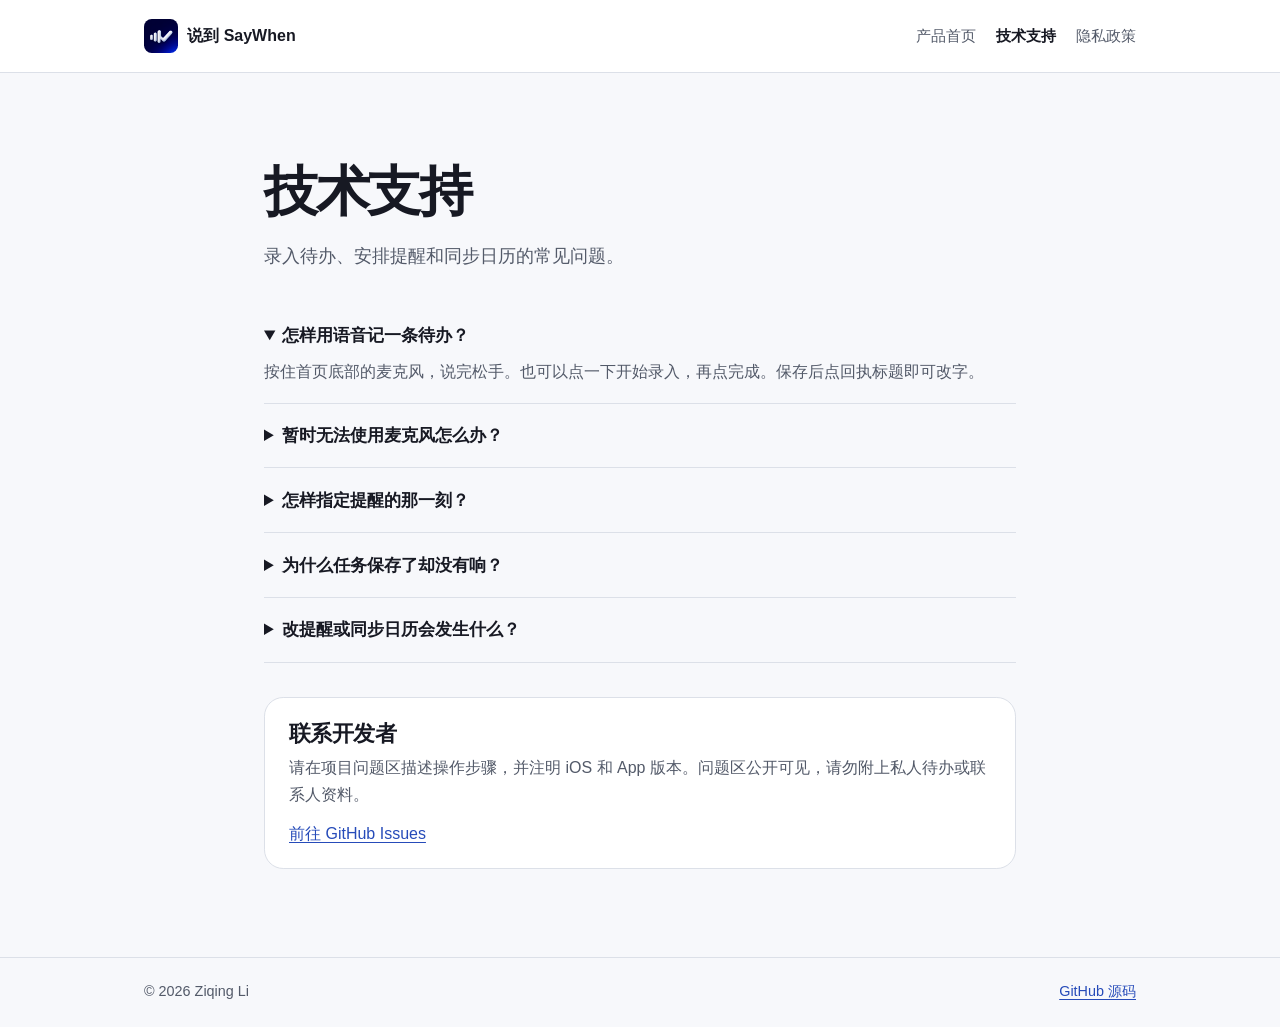
==== support.html @ 897279e5 "Release SayWhen 1.1 with a Mandarin voice task list and GitHub Pages site" ====
<!doctype html>
<html lang="zh-Hans"><head><meta charset="utf-8"><meta name="viewport" content="width=device-width,initial-scale=1">
<meta name="color-scheme" content="light dark"><title>技术支持 · 说到 SayWhen</title>
<link rel="icon" href="assets/app-icon.png"><link rel="stylesheet" href="styles.css"></head>
<body><a class="skip" href="#content">跳到正文</a>
<header><div class="bar wrap"><a class="brand" href="index.html"><img src="assets/app-icon.png" alt="" width="34" height="34">说到 SayWhen</a><nav aria-label="主导航"><a href="index.html">产品首页</a><a href="support.html" aria-current="page">技术支持</a><a href="privacy.html">隐私政策</a></nav></div></header>
<main id="content" class="wrap article"><h1>技术支持</h1><p class="lead">录入待办、安排提醒和同步日历的常见问题。</p><div class="faq"><details open><summary>怎样用语音记一条待办？</summary><p>按住首页底部的麦克风，说完松手。也可以点一下开始录入，再点完成。保存后点回执标题即可改字。</p></details><details><summary>暂时无法使用麦克风怎么办？</summary><p>点首页右上角的加号手动添加，或在录入区选择键入。使用 App 内普通话识别时，需要在设备上允许麦克风与语音识别，并有可用的端侧识别资源。</p></details><details><summary>怎样指定提醒的那一刻？</summary><p>明确说「周一早上九点提醒我交房租」，会按周一 09:00 安排。只说日期时可保存为全天；日期已知但钟点不清楚时，App 会请你补选。</p></details><details><summary>为什么任务保存了却没有响？</summary><p>查看任务旁的提醒状态。点「不会提醒」可打开相关设置；「待安排」表示系统暂未排入。系统通知设置和专注模式也会影响提示的呈现。</p></details><details><summary>改提醒或同步日历会发生什么？</summary><p>在详情的提醒方式中选好时刻，点确定才生效。日历须另外主动同步，写入前会显示目标日历。删除 App 中的待办会取消待发提醒，已有日历副本可在日历里删除。</p></details></div><section class="contact"><h2>联系开发者</h2><p>请在项目问题区描述操作步骤，并注明 iOS 和 App 版本。问题区公开可见，请勿附上私人待办或联系人资料。</p><a href="https://github.com/lzbaclz/SayWhen/issues">前往 GitHub Issues</a></section></main>
<footer><div class="wrap"><span>© 2026 Ziqing Li</span><a href="https://github.com/lzbaclz/SayWhen">GitHub 源码</a></div></footer>
</body></html>
---- styles.css ----
:root {
  color-scheme: light dark;
  --bg: #f7f8fb; --paper: #fff; --ink: #171923; --muted: #535a69;
  --line: #dce0e8; --action: #264bb9; --on-action: #fff;
  font-family: -apple-system, BlinkMacSystemFont, "PingFang SC", "Microsoft YaHei", sans-serif;
}
* { box-sizing: border-box; }
body { margin: 0; background: var(--bg); color: var(--ink); line-height: 1.65; }
a { color: var(--action); text-underline-offset: .2em; }
a:focus-visible,summary:focus-visible { outline: 3px solid var(--action); outline-offset: 4px; }
.wrap { width: min(100% - 2.5rem, 62rem); margin-inline: auto; }
header { border-bottom: 1px solid var(--line); background: var(--paper); }
.bar, footer .wrap { display: flex; align-items: center; justify-content: space-between; flex-wrap: wrap; gap: 1rem; }
.bar { min-height: 4.5rem; padding-block: .8rem; }
.brand { display: inline-flex; align-items: center; gap: .6rem; text-decoration: none; color: var(--ink); font-weight: 650; }
.brand img { width: 2.1rem; border-radius: 23%; }
nav { display: flex; flex-wrap: wrap; gap: 1.25rem; font-size: .95rem; }
nav a { color: var(--muted); text-decoration: none; }
nav [aria-current=page] { color: var(--ink); font-weight: 650; }
.skip { position: absolute; left: 1rem; top: -6rem; padding: .6rem; background: var(--paper); }
.skip:focus { top: .5rem; }
main { padding-block: clamp(2.5rem, 8vw, 5.5rem); min-height: 72vh; }
h1,h2,h3,p { margin: 0; }
h1 { font-size: clamp(2.4rem, 6vw, 4.3rem); letter-spacing: -.045em; line-height: 1.13; }
h2 { font-size: 1.35rem; letter-spacing: -.025em; line-height: 1.4; }
.lead { max-width: 36rem; margin-top: 1.2rem; font-size: 1.15rem; color: var(--muted); }
.hero { display: flex; align-items: center; justify-content: space-between; gap: 2rem; }
.hero-icon { width: clamp(6rem, 18vw, 12rem); height: auto; border-radius: 23%; }
.actions { display: flex; gap: 1.2rem; align-items: center; flex-wrap: wrap; margin-top: 2rem; }
.primary { background: var(--action); color: var(--on-action); padding: .65rem 1.2rem; border-radius: 2rem; text-decoration: none; }
.features { display: grid; grid-template-columns: repeat(3,1fr); gap: 2rem; margin-top: 4rem; }
.features section { padding-top: 1.3rem; border-top: 1px solid var(--line); }
.features p, article p, details p { margin-top: .6rem; color: var(--muted); }
.article { max-width: 47rem; }
.article h1 { font-size: clamp(2.2rem, 5vw, 3.35rem); }
article section, .contact { margin-top: 2.15rem; }
.meta { margin-top: .8rem; color: var(--muted); font-size: .9rem; }
details { border-bottom: 1px solid var(--line); padding: 1.1rem 0; }
summary { cursor: pointer; font-size: 1.08rem; font-weight: 600; }
.faq { margin-top: 2rem; }
.contact { border-radius: 1.2rem; padding: 1.3rem 1.5rem; background: var(--paper); border: 1px solid var(--line); }
.contact p { margin: .4rem 0 .8rem; color: var(--muted); }
footer { border-top: 1px solid var(--line); }
footer .wrap { padding-block: 1.4rem; font-size: .9rem; color: var(--muted); }
@media (max-width: 40rem) {
  .features { grid-template-columns: 1fr; gap: 1.5rem; margin-top: 2.6rem; }
  .hero { flex-direction: column-reverse; align-items: flex-start; gap: 1.3rem; }
  nav { gap: .8rem; }
}
@media (prefers-color-scheme: dark) {
  :root { --bg:#14151b; --paper:#1c1e26; --ink:#f1f2f8; --muted:#b5bac8; --line:#343744; --action:#a7baff; --on-action:#121b38; }
}
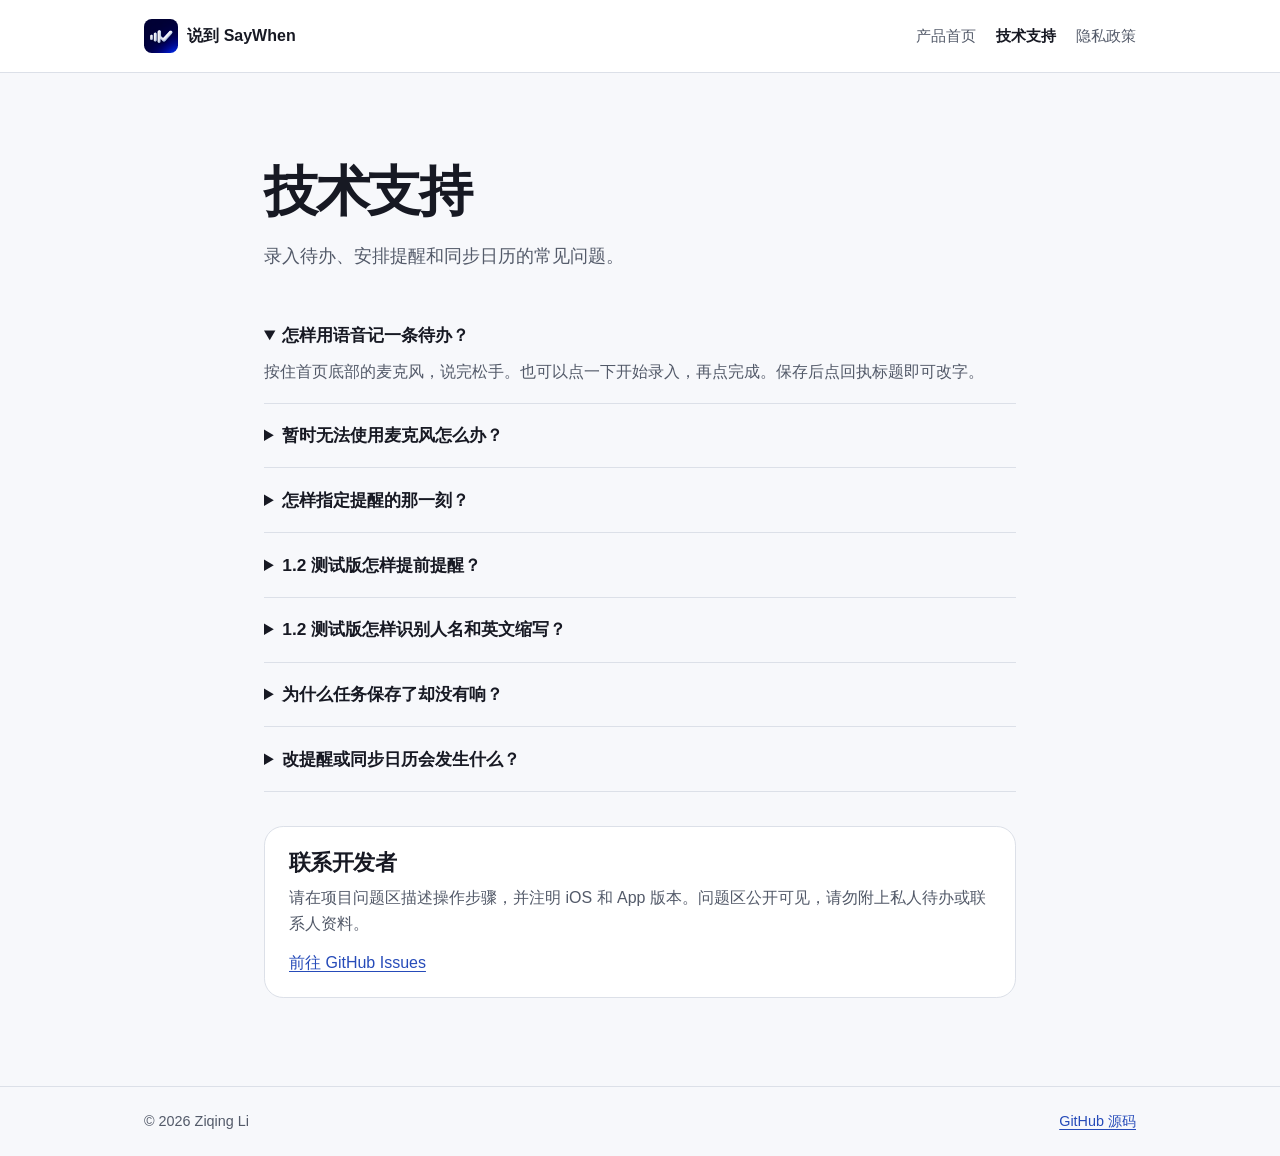
==== commit dc321e17: "Improve bilingual dictation, extract action titles and support configurable reminders" ====
--- a/support.html
+++ b/support.html
@@ -4,6 +4,6 @@
 <link rel="icon" href="assets/app-icon.png"><link rel="stylesheet" href="styles.css"></head>
 <body><a class="skip" href="#content">跳到正文</a>
 <header><div class="bar wrap"><a class="brand" href="index.html"><img src="assets/app-icon.png" alt="" width="34" height="34">说到 SayWhen</a><nav aria-label="主导航"><a href="index.html">产品首页</a><a href="support.html" aria-current="page">技术支持</a><a href="privacy.html">隐私政策</a></nav></div></header>
-<main id="content" class="wrap article"><h1>技术支持</h1><p class="lead">录入待办、安排提醒和同步日历的常见问题。</p><div class="faq"><details open><summary>怎样用语音记一条待办？</summary><p>按住首页底部的麦克风，说完松手。也可以点一下开始录入，再点完成。保存后点回执标题即可改字。</p></details><details><summary>暂时无法使用麦克风怎么办？</summary><p>点首页右上角的加号手动添加，或在录入区选择键入。使用 App 内普通话识别时，需要在设备上允许麦克风与语音识别，并有可用的端侧识别资源。</p></details><details><summary>怎样指定提醒的那一刻？</summary><p>明确说「周一早上九点提醒我交房租」，会按周一 09:00 安排。只说日期时可保存为全天；日期已知但钟点不清楚时，App 会请你补选。</p></details><details><summary>为什么任务保存了却没有响？</summary><p>查看任务旁的提醒状态。点「不会提醒」可打开相关设置；「待安排」表示系统暂未排入。系统通知设置和专注模式也会影响提示的呈现。</p></details><details><summary>改提醒或同步日历会发生什么？</summary><p>在详情的提醒方式中选好时刻，点确定才生效。日历须另外主动同步，写入前会显示目标日历。删除 App 中的待办会取消待发提醒，已有日历副本可在日历里删除。</p></details></div><section class="contact"><h2>联系开发者</h2><p>请在项目问题区描述操作步骤，并注明 iOS 和 App 版本。问题区公开可见，请勿附上私人待办或联系人资料。</p><a href="https://github.com/lzbaclz/SayWhen/issues">前往 GitHub Issues</a></section></main>
+<main id="content" class="wrap article"><h1>技术支持</h1><p class="lead">录入待办、安排提醒和同步日历的常见问题。</p><div class="faq"><details open><summary>怎样用语音记一条待办？</summary><p>按住首页底部的麦克风，说完松手。也可以点一下开始录入，再点完成。保存后点回执标题即可改字。</p></details><details><summary>暂时无法使用麦克风怎么办？</summary><p>点首页右上角的加号手动添加，或在录入区选择键入。使用 App 内普通话识别时，需要在设备上允许麦克风与语音识别，并有可用的端侧识别资源。</p></details><details><summary>怎样指定提醒的那一刻？</summary><p>明确说「周一早上九点提醒我交房租」，会按周一 09:00 安排。只说日期时可保存为全天；日期已知但钟点不清楚时，App 会请你补选。</p></details><details><summary>1.2 测试版怎样提前提醒？</summary><p>首页左上角的设置可更改默认提醒，初始为前一天晚上 20:00。也可选提前 2 小时、15 分钟或自定义。只改单条时，打开待办详情，点提醒方式并确定。明确说「早晨十点提醒我」会按 10:00 提醒。</p></details><details><summary>1.2 测试版怎样识别人名和英文缩写？</summary><p>在设置的「常用专名」中每行输入一个名字。说话时可直接中英混说。看到核对提示时，先补上漏听的词再点完成。</p></details><details><summary>为什么任务保存了却没有响？</summary><p>查看任务旁的提醒状态。点「不会提醒」可打开相关设置；「待安排」表示系统暂未排入。系统通知设置和专注模式也会影响提示的呈现。</p></details><details><summary>改提醒或同步日历会发生什么？</summary><p>在详情的提醒方式中选好时刻，点确定才生效。日历须另外主动同步，写入前会显示目标日历。删除 App 中的待办会取消待发提醒，已有日历副本可在日历里删除。</p></details></div><section class="contact"><h2>联系开发者</h2><p>请在项目问题区描述操作步骤，并注明 iOS 和 App 版本。问题区公开可见，请勿附上私人待办或联系人资料。</p><a href="https://github.com/lzbaclz/SayWhen/issues">前往 GitHub Issues</a></section></main>
 <footer><div class="wrap"><span>© 2026 Ziqing Li</span><a href="https://github.com/lzbaclz/SayWhen">GitHub 源码</a></div></footer>
 </body></html>
